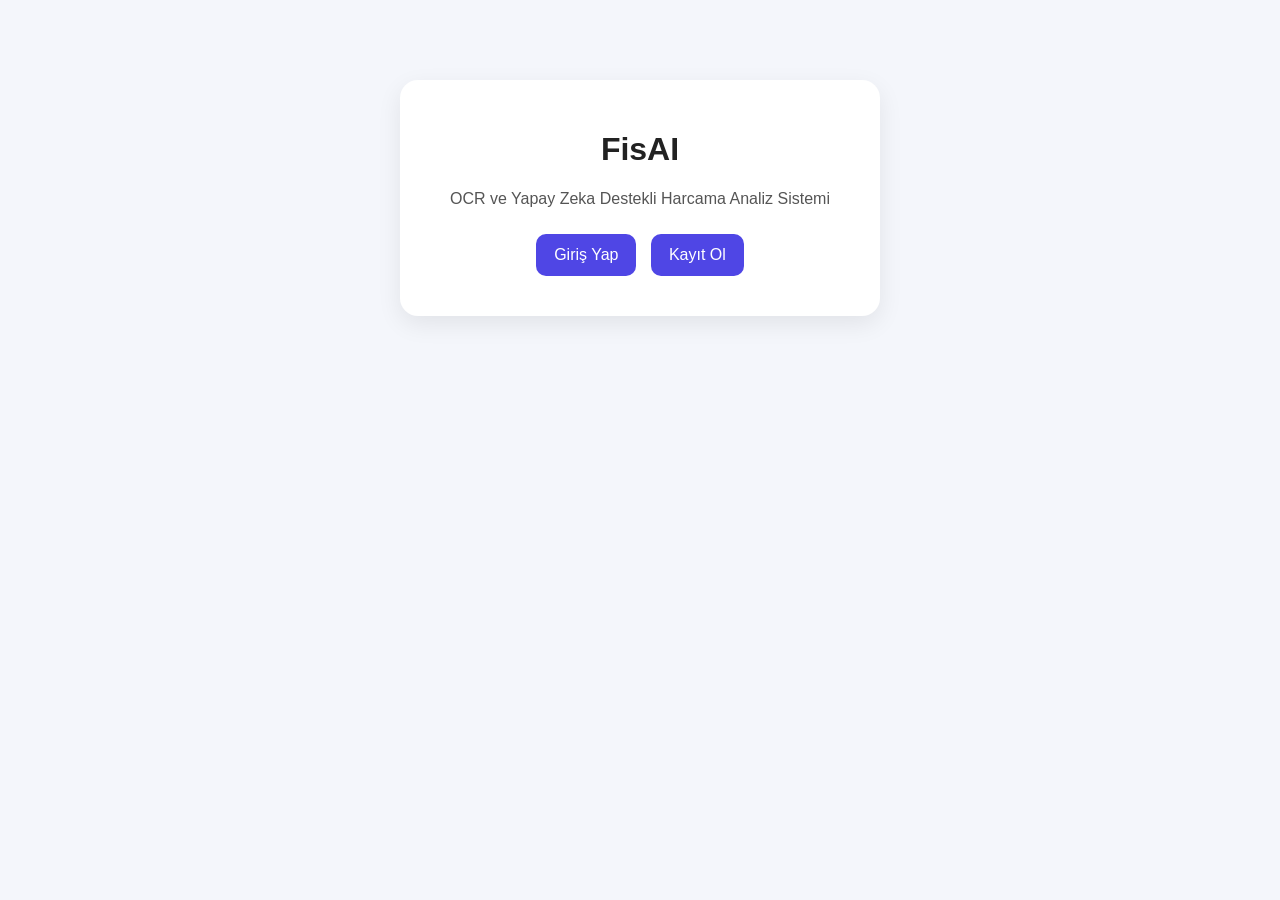
==== templates/index.html @ 5a95f830 "eklendi" ====
<!DOCTYPE html>
<html lang="tr">
<head>
    <meta charset="UTF-8">
    <title>FisAI</title>
    <link rel="stylesheet" href="/static/css/style.css">
</head>
<body>
    <div class="container">
        <h1>FisAI</h1>
        <p>OCR ve Yapay Zeka Destekli Harcama Analiz Sistemi</p>

        <a href="/login" class="btn">Giriş Yap</a>
        <a href="/register" class="btn">Kayıt Ol</a>
    </div>
</body>
</html>
---- static/css/style.css ----
body {
    font-family: Arial, sans-serif;
    background: #f4f6fb;
    margin: 0;
    padding: 0;
}

.container {
    width: 420px;
    margin: 80px auto;
    background: white;
    padding: 30px;
    border-radius: 18px;
    text-align: center;
    box-shadow: 0 8px 24px rgba(0,0,0,0.08);
}

h1, h2 {
    color: #222;
}

p {
    color: #555;
}

input {
    width: 90%;
    padding: 12px;
    margin: 10px 0;
    border: 1px solid #ddd;
    border-radius: 10px;
}

button, .btn {
    display: inline-block;
    background: #4f46e5;
    color: white;
    padding: 12px 18px;
    margin: 10px 5px;
    border: none;
    border-radius: 10px;
    text-decoration: none;
    cursor: pointer;
}

button:hover, .btn:hover {
    background: #3730a3;
}

.success {
    color: green;
    font-weight: bold;
    margin-bottom: 15px;
}

pre {
    text-align: left;
    background: #f1f1f1;
    padding: 15px;
    border-radius: 10px;
    white-space: pre-wrap;
    font-size: 13px;
}
.analysis-box {
    background: #eef2ff;
    padding: 15px;
    border-radius: 12px;
    margin: 20px 0;
    text-align: left;
}
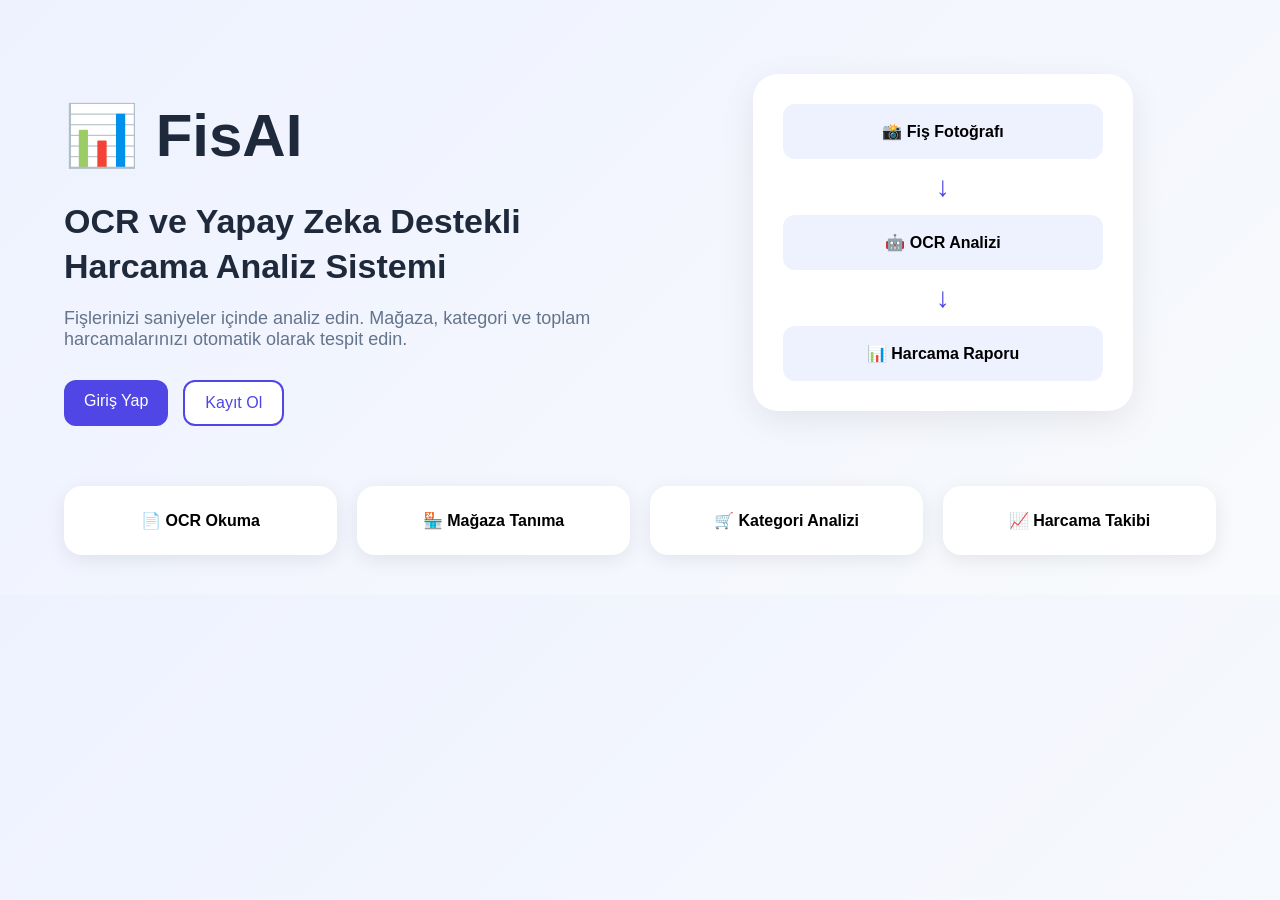
==== commit 1110e61e: "güncellendi" ====
--- a/templates/index.html
+++ b/templates/index.html
@@ -2,16 +2,93 @@
 <html lang="tr">
 <head>
     <meta charset="UTF-8">
-    <title>FisAI</title>
+    <meta name="viewport" content="width=device-width, initial-scale=1.0">
+    <title>FisAI - Akıllı Fiş Analizi</title>
+
     <link rel="stylesheet" href="/static/css/style.css">
 </head>
 <body>
-    <div class="container">
-        <h1>FisAI</h1>
-        <p>OCR ve Yapay Zeka Destekli Harcama Analiz Sistemi</p>
 
-        <a href="/login" class="btn">Giriş Yap</a>
-        <a href="/register" class="btn">Kayıt Ol</a>
+<div class="hero-container">
+
+    <div class="hero-left">
+
+        <h1>📊 FisAI</h1>
+
+        <h2>
+            OCR ve Yapay Zeka Destekli
+            Harcama Analiz Sistemi
+        </h2>
+
+        <p>
+            Fişlerinizi saniyeler içinde analiz edin.
+            Mağaza, kategori ve toplam harcamalarınızı
+            otomatik olarak tespit edin.
+        </p>
+
+        <div class="hero-buttons">
+
+            <a href="/login" class="btn">
+                Giriş Yap
+            </a>
+
+            <a href="/register" class="btn secondary-btn">
+                Kayıt Ol
+            </a>
+
+        </div>
+
     </div>
+
+    <div class="hero-right">
+
+        <div class="phone-card">
+
+            <div class="phone-step">
+                📸 Fiş Fotoğrafı
+            </div>
+
+            <div class="arrow">
+                ↓
+            </div>
+
+            <div class="phone-step">
+                🤖 OCR Analizi
+            </div>
+
+            <div class="arrow">
+                ↓
+            </div>
+
+            <div class="phone-step">
+                📊 Harcama Raporu
+            </div>
+
+        </div>
+
+    </div>
+
+</div>
+
+<div class="features">
+
+    <div class="feature-card">
+        📄 OCR Okuma
+    </div>
+
+    <div class="feature-card">
+        🏪 Mağaza Tanıma
+    </div>
+
+    <div class="feature-card">
+        🛒 Kategori Analizi
+    </div>
+
+    <div class="feature-card">
+        📈 Harcama Takibi
+    </div>
+
+</div>
+
 </body>
 </html>
--- a/static/css/style.css
+++ b/static/css/style.css
@@ -1,70 +1,535 @@
-body {
-    font-family: Arial, sans-serif;
-    background: #f4f6fb;
-    margin: 0;
-    padding: 0;
-}
-
-.container {
-    width: 420px;
-    margin: 80px auto;
-    background: white;
-    padding: 30px;
-    border-radius: 18px;
-    text-align: center;
-    box-shadow: 0 8px 24px rgba(0,0,0,0.08);
-}
-
-h1, h2 {
-    color: #222;
-}
-
-p {
-    color: #555;
-}
-
-input {
-    width: 90%;
-    padding: 12px;
-    margin: 10px 0;
-    border: 1px solid #ddd;
-    border-radius: 10px;
-}
-
-button, .btn {
-    display: inline-block;
-    background: #4f46e5;
-    color: white;
-    padding: 12px 18px;
-    margin: 10px 5px;
-    border: none;
-    border-radius: 10px;
-    text-decoration: none;
-    cursor: pointer;
-}
-
-button:hover, .btn:hover {
-    background: #3730a3;
-}
-
-.success {
-    color: green;
-    font-weight: bold;
-    margin-bottom: 15px;
-}
-
-pre {
-    text-align: left;
-    background: #f1f1f1;
-    padding: 15px;
-    border-radius: 10px;
-    white-space: pre-wrap;
-    font-size: 13px;
-}
-.analysis-box {
-    background: #eef2ff;
-    padding: 15px;
-    border-radius: 12px;
-    margin: 20px 0;
-    text-align: left;
-}+body{
+    font-family:Arial,sans-serif;
+    background:linear-gradient(135deg,#eef2ff,#f8fafc);
+    margin:0;
+    padding:0;
+}
+
+/* Genel Container */
+
+.container{
+    width:90%;
+    max-width:1300px;
+    margin:40px auto;
+    background:white;
+    padding:35px;
+    border-radius:25px;
+    box-shadow:0 10px 30px rgba(0,0,0,0.08);
+}
+
+.dashboard-container{
+    width:90%;
+    max-width:1400px;
+    margin:40px auto;
+}
+
+h1,h2,h3{
+    color:#1e293b;
+}
+
+p{
+    color:#64748b;
+}
+
+/* Butonlar */
+
+.btn,
+button{
+    background:#4f46e5;
+    color:white;
+    border:none;
+    padding:12px 20px;
+    border-radius:12px;
+    text-decoration:none;
+    cursor:pointer;
+    transition:.3s;
+}
+
+.btn:hover,
+button:hover{
+    background:#3730a3;
+}
+
+.logout-btn{
+    background:#ef4444;
+}
+
+.logout-btn:hover{
+    background:#dc2626;
+}
+
+/* Input */
+
+input{
+    width:100%;
+    padding:12px;
+    border:1px solid #ddd;
+    border-radius:10px;
+    margin-top:10px;
+}
+
+/* Dashboard Kartları */
+
+.stats-container{
+    display:grid;
+    grid-template-columns:repeat(5,1fr);
+    gap:20px;
+    margin-top:30px;
+}
+
+.stat-card{
+    background:white;
+    border-radius:18px;
+    padding:25px;
+    text-align:center;
+    box-shadow:0 5px 20px rgba(0,0,0,0.08);
+    transition:.3s;
+}
+
+.stat-card:hover{
+    transform:translateY(-5px);
+}
+
+.stat-card h3{
+    margin-bottom:15px;
+}
+
+.stat-card p{
+    font-size:34px;
+    font-weight:bold;
+    color:#4f46e5;
+}
+
+/* Grafik + Özet */
+
+.dashboard-grid{
+    display:grid;
+    grid-template-columns:2fr 1fr;
+    gap:25px;
+    margin-top:30px;
+}
+
+.chart-box{
+    background:white;
+    border-radius:20px;
+    padding:30px;
+    box-shadow:0 5px 20px rgba(0,0,0,0.08);
+}
+
+.chart-wrapper{
+    width:350px;
+    margin:auto;
+}
+
+.summary-box{
+    background:white;
+    border-radius:20px;
+    padding:30px;
+    box-shadow:0 5px 20px rgba(0,0,0,0.08);
+}
+
+.summary-item{
+    display:flex;
+    justify-content:space-between;
+    padding:15px 0;
+    border-bottom:1px solid #eee;
+}
+
+/* Geçmiş Fişler */
+
+.receipt-list{
+    display:flex;
+    flex-direction:column;
+    gap:20px;
+}
+
+.receipt-card{
+    background:white;
+    border-left:6px solid #4f46e5;
+    border-radius:18px;
+    padding:25px;
+    box-shadow:0 5px 20px rgba(0,0,0,0.08);
+}
+
+.receipt-header{
+    display:flex;
+    justify-content:space-between;
+    margin-bottom:15px;
+}
+
+.receipt-header h3{
+    margin:0;
+    color:#4f46e5;
+}
+
+.receipt-header span{
+    color:#94a3b8;
+}
+
+/* OCR Sonuç */
+
+pre{
+    background:#f8fafc;
+    border-radius:15px;
+    padding:20px;
+    text-align:left;
+    overflow:auto;
+    white-space:pre-wrap;
+}
+
+.analysis-box{
+    background:#eef2ff;
+    border-radius:15px;
+    padding:20px;
+    margin:20px 0;
+    text-align:left;
+}
+
+/* Alt Butonlar */
+
+.action-buttons{
+    margin-top:30px;
+    text-align:center;
+}
+
+/* Mobil */
+
+@media(max-width:1200px){
+
+    .stats-container{
+        grid-template-columns:repeat(2,1fr);
+    }
+
+    .dashboard-grid{
+        grid-template-columns:1fr;
+    }
+
+    .chart-wrapper{
+        width:280px;
+    }
+}
+
+@media(max-width:768px){
+
+    .stats-container{
+        grid-template-columns:1fr;
+    }
+
+    .container,
+    .dashboard-container{
+        width:95%;
+    }
+}
+
+/* =========================
+UPLOAD SAYFASI
+========================= */
+
+.upload-page{
+    width:90%;
+    max-width:1200px;
+    margin:40px auto;
+}
+
+.hero-box{
+    background:white;
+    border-radius:24px;
+    padding:50px;
+    text-align:center;
+    box-shadow:0 10px 30px rgba(0,0,0,0.08);
+}
+
+.hero-box h1{
+    font-size:42px;
+    margin-bottom:15px;
+}
+
+.hero-text{
+    font-size:18px;
+    color:#666;
+    margin-bottom:35px;
+}
+
+.upload-area{
+    border:2px dashed #4f46e5;
+    border-radius:20px;
+    padding:40px;
+    background:#f8faff;
+}
+
+.upload-icon{
+    font-size:60px;
+    margin-bottom:15px;
+}
+
+.upload-area input{
+    margin-top:20px;
+}
+
+.upload-btn{
+    margin-top:25px;
+    font-size:18px;
+    padding:14px 30px;
+}
+
+.feature-list{
+    display:grid;
+    grid-template-columns:repeat(4,1fr);
+    gap:20px;
+    margin-top:40px;
+}
+
+.feature-card{
+    background:#f5f7ff;
+    padding:20px;
+    border-radius:15px;
+    font-weight:600;
+}
+
+.result-box{
+    margin-top:30px;
+    background:white;
+    border-radius:24px;
+    padding:35px;
+    box-shadow:0 10px 30px rgba(0,0,0,0.08);
+}
+
+.analysis-grid{
+    display:grid;
+    grid-template-columns:repeat(4,1fr);
+    gap:20px;
+    margin-top:20px;
+}
+
+.analysis-card{
+    background:#f5f7ff;
+    padding:20px;
+    border-radius:15px;
+    text-align:center;
+}
+
+.analysis-card span{
+    display:block;
+    color:#777;
+    margin-bottom:10px;
+}
+
+.analysis-card strong{
+    font-size:20px;
+    color:#4f46e5;
+}
+
+.upload-hero{
+    background:white;
+    border:2px dashed #6366f1;
+    border-radius:24px;
+    padding:40px;
+    text-align:center;
+    margin-bottom:35px;
+    box-shadow:0 10px 30px rgba(0,0,0,0.06);
+}
+
+.upload-hero-icon{
+    font-size:60px;
+    margin-bottom:15px;
+}
+
+.upload-hero h2{
+    margin-bottom:10px;
+}
+
+.upload-hero p{
+    color:#64748b;
+    margin-bottom:25px;
+}
+
+.file-input{
+    width:70%;
+    max-width:500px;
+    padding:12px;
+    border:1px solid #ddd;
+    border-radius:12px;
+}
+
+.hero-container{
+    width:90%;
+    max-width:1200px;
+    margin:60px auto;
+    display:flex;
+    align-items:center;
+    justify-content:space-between;
+    gap:60px;
+}
+
+.hero-left{
+    flex:1;
+}
+
+.hero-left h1{
+    font-size:60px;
+    margin-bottom:10px;
+}
+
+.hero-left h2{
+    font-size:34px;
+    line-height:1.3;
+    margin-bottom:20px;
+}
+
+.hero-left p{
+    font-size:18px;
+    color:#64748b;
+    margin-bottom:30px;
+}
+
+.hero-buttons{
+    display:flex;
+    gap:15px;
+}
+
+.secondary-btn{
+    background:white;
+    color:#4f46e5;
+    border:2px solid #4f46e5;
+}
+
+.secondary-btn:hover{
+    background:#eef2ff;
+}
+
+.hero-right{
+    flex:1;
+    display:flex;
+    justify-content:center;
+}
+
+.phone-card{
+    width:320px;
+    background:white;
+    padding:30px;
+    border-radius:25px;
+    box-shadow:0 10px 35px rgba(0,0,0,.08);
+}
+
+.phone-step{
+    background:#eef2ff;
+    padding:18px;
+    border-radius:12px;
+    text-align:center;
+    font-weight:600;
+}
+
+.arrow{
+    text-align:center;
+    font-size:28px;
+    margin:12px 0;
+    color:#4f46e5;
+}
+
+.features{
+    width:90%;
+    max-width:1200px;
+    margin:40px auto;
+    display:grid;
+    grid-template-columns:repeat(4,1fr);
+    gap:20px;
+}
+
+.feature-card{
+    background:white;
+    padding:25px;
+    border-radius:18px;
+    text-align:center;
+    font-weight:600;
+    box-shadow:0 5px 20px rgba(0,0,0,.08);
+}
+
+@media(max-width:900px){
+
+    .hero-container{
+        flex-direction:column;
+        text-align:center;
+    }
+
+    .features{
+        grid-template-columns:1fr 1fr;
+    }
+
+    .hero-left h1{
+        font-size:42px;
+    }
+
+    .hero-left h2{
+        font-size:26px;
+    }
+}
+
+.auth-page{
+    min-height:100vh;
+    display:flex;
+    justify-content:center;
+    align-items:center;
+}
+
+.auth-container{
+    width:420px;
+    background:white;
+    padding:40px;
+    border-radius:24px;
+    box-shadow:0 15px 40px rgba(0,0,0,.08);
+}
+
+.auth-icon{
+    font-size:50px;
+    text-align:center;
+    margin-bottom:10px;
+}
+
+.auth-title{
+    text-align:center;
+    margin-bottom:10px;
+}
+
+.auth-subtitle{
+    text-align:center;
+    color:#64748b;
+    margin-bottom:25px;
+}
+
+.auth-container input{
+    width:100%;
+    padding:15px;
+    margin-bottom:15px;
+    border:1px solid #e5e7eb;
+    border-radius:12px;
+    box-sizing:border-box;
+}
+
+.auth-btn{
+    width:100%;
+    padding:15px;
+    background:#4f46e5;
+    color:white;
+    border:none;
+    border-radius:12px;
+    font-size:16px;
+    font-weight:600;
+    cursor:pointer;
+}
+
+.auth-btn:hover{
+    background:#3730a3;
+}
+
+.auth-footer{
+    text-align:center;
+    margin-top:20px;
+    color:#64748b;
+}
+
+.auth-footer a{
+    color:#4f46e5;
+    font-weight:600;
+    text-decoration:none;
+}
+
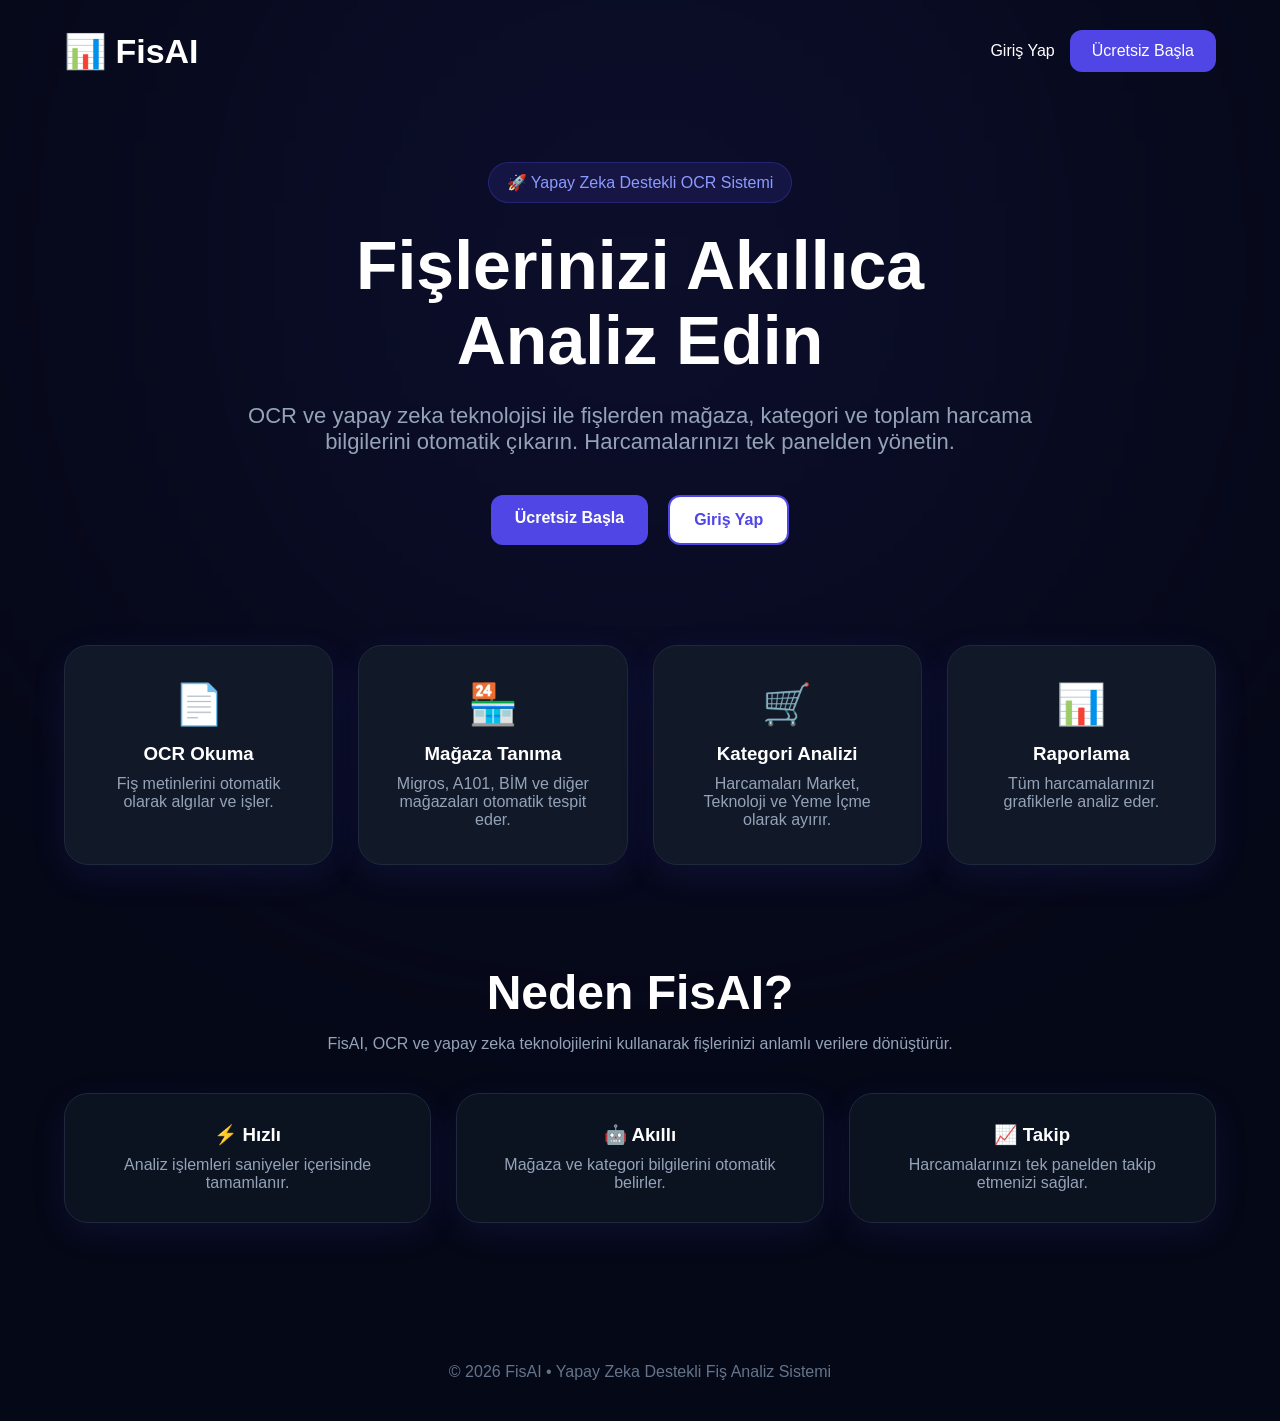
==== commit 6c977ba3: "güncellendi" ====
--- a/templates/index.html
+++ b/templates/index.html
@@ -3,92 +3,146 @@
 <head>
     <meta charset="UTF-8">
     <meta name="viewport" content="width=device-width, initial-scale=1.0">
-    <title>FisAI - Akıllı Fiş Analizi</title>
+    <title>FisAI - Yapay Zeka Destekli Fiş Analizi</title>
 
     <link rel="stylesheet" href="/static/css/style.css">
 </head>
 <body>
 
-<div class="hero-container">
+<nav class="navbar">
 
-    <div class="hero-left">
+    <div class="logo">
+        📊 FisAI
+    </div>
 
-        <h1>📊 FisAI</h1>
+    <div class="nav-buttons">
 
-        <h2>
-            OCR ve Yapay Zeka Destekli
-            Harcama Analiz Sistemi
-        </h2>
+        <a href="/login" class="nav-login">
+            Giriş Yap
+        </a>
 
+        <a href="/register" class="nav-register">
+            Ücretsiz Başla
+        </a>
+
+    </div>
+
+</nav>
+
+<section class="hero">
+
+    <div class="hero-badge">
+        🚀 Yapay Zeka Destekli OCR Sistemi
+    </div>
+
+    <h1>
+        Fişlerinizi Akıllıca<br>
+        Analiz Edin
+    </h1>
+
+    <p>
+        OCR ve yapay zeka teknolojisi ile fişlerden mağaza,
+        kategori ve toplam harcama bilgilerini otomatik çıkarın.
+        Harcamalarınızı tek panelden yönetin.
+    </p>
+
+    <div class="hero-buttons">
+
+        <a href="/register" class="primary-btn">
+            Ücretsiz Başla
+        </a>
+
+        <a href="/login" class="secondary-btn-dark">
+            Giriş Yap
+        </a>
+
+    </div>
+
+</section>
+
+<section class="features">
+
+    <div class="feature-card">
+        <div class="feature-icon">📄</div>
+        <h3>OCR Okuma</h3>
         <p>
-            Fişlerinizi saniyeler içinde analiz edin.
-            Mağaza, kategori ve toplam harcamalarınızı
-            otomatik olarak tespit edin.
+            Fiş metinlerini otomatik olarak algılar
+            ve işler.
         </p>
+    </div>
 
-        <div class="hero-buttons">
+    <div class="feature-card">
+        <div class="feature-icon">🏪</div>
+        <h3>Mağaza Tanıma</h3>
+        <p>
+            Migros, A101, BİM ve diğer mağazaları
+            otomatik tespit eder.
+        </p>
+    </div>
 
-            <a href="/login" class="btn">
-                Giriş Yap
-            </a>
+    <div class="feature-card">
+        <div class="feature-icon">🛒</div>
+        <h3>Kategori Analizi</h3>
+        <p>
+            Harcamaları Market, Teknoloji ve
+            Yeme İçme olarak ayırır.
+        </p>
+    </div>
 
-            <a href="/register" class="btn secondary-btn">
-                Kayıt Ol
-            </a>
+    <div class="feature-card">
+        <div class="feature-icon">📊</div>
+        <h3>Raporlama</h3>
+        <p>
+            Tüm harcamalarınızı grafiklerle
+            analiz eder.
+        </p>
+    </div>
 
+</section>
+
+<section class="why-us">
+
+    <h2>Neden FisAI?</h2>
+
+    <p class="why-text">
+        FisAI, OCR ve yapay zeka teknolojilerini kullanarak
+        fişlerinizi anlamlı verilere dönüştürür.
+    </p>
+
+    <div class="why-grid">
+
+        <div class="why-card">
+            <h3>⚡ Hızlı</h3>
+            <p>
+                Analiz işlemleri saniyeler içerisinde tamamlanır.
+            </p>
+        </div>
+
+        <div class="why-card">
+            <h3>🤖 Akıllı</h3>
+            <p>
+                Mağaza ve kategori bilgilerini otomatik belirler.
+            </p>
+        </div>
+
+        <div class="why-card">
+            <h3>📈 Takip</h3>
+            <p>
+                Harcamalarınızı tek panelden takip etmenizi sağlar.
+            </p>
         </div>
 
     </div>
 
-    <div class="hero-right">
+</section>
 
-        <div class="phone-card">
+<footer class="footer">
 
-            <div class="phone-step">
-                📸 Fiş Fotoğrafı
-            </div>
+    <p>
+        © 2026 FisAI • Yapay Zeka Destekli Fiş Analiz Sistemi
+    </p>
 
-            <div class="arrow">
-                ↓
-            </div>
-
-            <div class="phone-step">
-                🤖 OCR Analizi
-            </div>
-
-            <div class="arrow">
-                ↓
-            </div>
-
-            <div class="phone-step">
-                📊 Harcama Raporu
-            </div>
-
-        </div>
-
-    </div>
-
-</div>
-
-<div class="features">
-
-    <div class="feature-card">
-        📄 OCR Okuma
-    </div>
-
-    <div class="feature-card">
-        🏪 Mağaza Tanıma
-    </div>
-
-    <div class="feature-card">
-        🛒 Kategori Analizi
-    </div>
-
-    <div class="feature-card">
-        📈 Harcama Takibi
-    </div>
-
-</div>
+</footer>
 
 </body>
 </html>
--- a/static/css/style.css
+++ b/static/css/style.css
@@ -1,21 +1,403 @@
+
+*{
+    margin:0;
+    padding:0;
+    box-sizing:border-box;
+}
+
 body{
     font-family:Arial,sans-serif;
-    background:linear-gradient(135deg,#eef2ff,#f8fafc);
-    margin:0;
-    padding:0;
-}
-
-/* Genel Container */
-
-.container{
+    background:#050816;
+    color:white;
+}
+
+/* =========================
+BUTTONS
+========================= */
+
+.btn,
+.primary-btn{
+    background:#4f46e5;
+    color:white;
+    padding:14px 24px;
+    border:none;
+    border-radius:12px;
+    text-decoration:none;
+    cursor:pointer;
+    font-weight:600;
+    transition:.3s;
+}
+
+.btn:hover,
+.primary-btn:hover{
+    background:#3730a3;
+}
+
+.secondary-btn-dark{
+    background:white;
+    color:#4f46e5;
+    border:2px solid #4f46e5;
+    padding:14px 24px;
+    border-radius:12px;
+    text-decoration:none;
+    font-weight:600;
+}
+
+.secondary-btn-dark:hover{
+    background:#eef2ff;
+}
+
+.logout-btn{
+    background:#ef4444;
+}
+
+.logout-btn:hover{
+    background:#dc2626;
+}
+
+/* =========================
+LANDING PAGE
+========================= */
+
+.home-page{
+    background:#050816;
+    color:white;
+}
+
+.navbar{
     width:90%;
-    max-width:1300px;
-    margin:40px auto;
-    background:white;
+    max-width:1400px;
+    margin:auto;
+    padding:30px 0;
+    display:flex;
+    justify-content:space-between;
+    align-items:center;
+}
+
+.logo{
+    font-size:34px;
+    font-weight:700;
+    color:white;
+}
+
+.nav-menu{
+    display:flex;
+    gap:30px;
+}
+.nav-menu a{
+    color:#94a3b8;
+}
+
+.nav-login{
+    color:white;
+}
+
+.nav-menu a{
+    color:#94a3b8;
+    text-decoration:none;
+}
+
+.nav-menu a:hover{
+    color:white;
+}
+
+.nav-buttons{
+    display:flex;
+    align-items:center;
+    gap:15px;
+}
+
+.nav-login{
+    color:white;
+    text-decoration:none;
+}
+
+.nav-register{
+    background:#4f46e5;
+    color:white;
+    text-decoration:none;
+    padding:12px 22px;
+    border-radius:12px;
+}
+
+.hero{
+    max-width:1200px;
+    margin:60px auto;
+    text-align:center;
+    position:relative;
+}
+
+.hero::before{
+    content:'';
+    position:absolute;
+    width:700px;
+    height:700px;
+    background:#4f46e5;
+    filter:blur(260px);
+    opacity:.18;
+    left:50%;
+    top:-250px;
+    transform:translateX(-50%);
+    z-index:-1;
+}
+
+.hero-badge{
+    display:inline-block;
+    background:rgba(79,70,229,.15);
+    color:#8b9cff;
+    border:1px solid rgba(79,70,229,.3);
+    padding:10px 18px;
+    border-radius:999px;
+    margin-bottom:25px;
+}
+
+.hero h1{
+    font-size:68px;
+    line-height:1.1;
+    margin-bottom:25px;
+    color:white;
+}
+
+.hero p{
+    max-width:800px;
+    margin:auto;
+    color:#94a3b8;
+    font-size:22px;
+}
+
+.hero-buttons{
+    display:flex;
+    justify-content:center;
+    gap:20px;
+    margin-top:40px;
+}
+
+/* =========================
+FEATURES
+========================= */
+
+.features{
+    width:90%;
+    max-width:1400px;
+    margin:100px auto;
+    display:grid;
+    grid-template-columns:repeat(4,1fr);
+    gap:25px;
+}
+
+.feature-card{
+    background:#111827;
+    border:1px solid #1e293b;
     padding:35px;
-    border-radius:25px;
-    box-shadow:0 10px 30px rgba(0,0,0,0.08);
-}
+    border-radius:24px;
+    text-align:center;
+    transition:.3s;
+    box-shadow:0 10px 35px rgba(79,70,229,.12);
+}
+
+.feature-icon{
+    font-size:40px;
+    margin-bottom:15px;
+}
+
+.feature-card h3{
+    color:white;
+    margin-bottom:10px;
+}
+
+.feature-card p{
+    color:#94a3b8;
+}
+
+/* =========================
+WHY US
+========================= */
+
+.why-us{
+    width:90%;
+    max-width:1200px;
+    margin:100px auto;
+    text-align:center;
+}
+
+.why-us h2{
+    font-size:48px;
+    color:white;
+    margin-bottom:15px;
+}
+
+.why-text{
+    color:#94a3b8;
+    margin-bottom:40px;
+}
+
+.why-grid{
+    display:grid;
+    grid-template-columns:repeat(3,1fr);
+    gap:25px;
+}
+
+.why-card{
+    background:#0b1220;
+    border:1px solid #1e293b;
+    padding:30px;
+    border-radius:24px;
+    box-shadow:0 10px 35px rgba(79,70,229,.12);
+    transition:.3s;
+}
+
+.why-card h3{
+    color:white;
+    margin-bottom:10px;
+}
+
+.why-card p{
+    color:#94a3b8;
+}
+
+.footer{
+    text-align:center;
+    padding:40px;
+    color:#64748b;
+}
+
+/* =========================
+LOGIN & REGISTER
+========================= */
+
+.split-auth{
+    min-height:100vh;
+    display:grid;
+    grid-template-columns:1fr 1fr;
+}
+
+.auth-left{
+    background:linear-gradient(
+        135deg,
+        #0f172a 0%,
+        #1e1b4b 45%,
+        #312e81 100%
+    );
+    position:relative;
+    overflow:hidden;
+    padding:80px;
+}
+
+.auth-left::before{
+    content:'';
+    position:absolute;
+    width:500px;
+    height:500px;
+    border-radius:50%;
+    background:#4f46e5;
+    filter:blur(120px);
+    opacity:.25;
+    top:-150px;
+    right:-150px;
+}
+
+.auth-left::after{
+    content:'';
+    position:absolute;
+    width:400px;
+    height:400px;
+    border-radius:50%;
+    background:#6366f1;
+    filter:blur(120px);
+    opacity:.18;
+    bottom:-150px;
+    left:-150px;
+}
+
+.brand-box{
+    max-width:500px;
+    margin:auto;
+}
+
+.brand-box h1{
+    color:white;
+    margin-bottom:20px;
+    font-size:72px;
+    font-weight:800;
+}
+
+.brand-box h2{
+    color:white;
+    line-height:1.2;
+    margin-bottom:20px;
+    font-size:42px;
+    line-height:1.1;
+    font-weight:700;
+}
+
+.brand-box p{
+    color:#e0e7ff;
+    font-size:18px;
+    line-height:1.7;
+}
+
+.auth-right{
+    background:#050816;
+    display:flex;
+    justify-content:center;
+    align-items:center;
+}
+
+.login-card{
+    width:500px;
+    background:#111827;
+    border:1px solid #1e293b;
+    border-radius:30px;
+    padding:50px;
+    box-shadow:0 20px 50px rgba(0,0,0,.4);
+}
+
+.login-card h2{
+    color:white;
+    font-size:34px;
+    margin-bottom:10px;
+}
+
+.login-card p{
+    color:#94a3b8;
+    margin-bottom:30px;
+}
+
+.login-card input{
+    width:100%;
+    padding:18px;
+    background:#0f172a;
+    border:1px solid #334155;
+    border-radius:14px;
+    color:white;
+    margin-bottom:18px;
+}
+
+.auth-btn{
+    width:100%;
+    padding:18px;
+    border-radius:14px;
+    background:#4f46e5;
+    color:white;
+    font-weight:700;
+    border:none;
+}
+
+.auth-footer{
+    text-align:center;
+    margin-top:20px;
+    color:#64748b;
+}
+
+.auth-footer a{
+    color:#4f46e5;
+    text-decoration:none;
+    font-weight:600;
+}
+
+/* =========================
+DASHBOARD
+========================= */
 
 .dashboard-container{
     width:90%;
@@ -23,81 +405,82 @@
     margin:40px auto;
 }
 
-h1,h2,h3{
-    color:#1e293b;
-}
-
-p{
-    color:#64748b;
-}
-
-/* Butonlar */
-
-.btn,
-button{
-    background:#4f46e5;
-    color:white;
-    border:none;
-    padding:12px 20px;
+.dashboard-container h1{
+    color:#ffffff;
+    margin-bottom:25px;
+}
+
+/* Upload Hero */
+
+.upload-hero{
+    background:#182235;
+    border:1px solid #2b3850;
+    border-radius:24px;
+    padding:45px;
+    text-align:center;
+    margin-bottom:35px;
+    box-shadow:0 10px 40px rgba(0,0,0,.25);
+}
+
+.upload-hero-icon{
+    font-size:60px;
+    margin-bottom:15px;
+}
+
+.upload-hero h2{
+    color:white;
+    margin-bottom:10px;
+}
+
+.upload-hero p{
+    color:#b8c1d1;
+    margin-bottom:25px;
+}
+
+.file-input{
+    width:100%;
+    max-width:540px;
+    padding:14px;
+    background:#111827;
+    border:1px solid #374151;
     border-radius:12px;
-    text-decoration:none;
-    cursor:pointer;
-    transition:.3s;
-}
-
-.btn:hover,
-button:hover{
-    background:#3730a3;
-}
-
-.logout-btn{
-    background:#ef4444;
-}
-
-.logout-btn:hover{
-    background:#dc2626;
-}
-
-/* Input */
-
-input{
-    width:100%;
-    padding:12px;
-    border:1px solid #ddd;
-    border-radius:10px;
-    margin-top:10px;
-}
-
-/* Dashboard Kartları */
+    color:white;
+    margin-bottom:15px;
+}
+
+/* Stats */
 
 .stats-container{
     display:grid;
     grid-template-columns:repeat(5,1fr);
     gap:20px;
-    margin-top:30px;
+    margin-bottom:35px;
 }
 
 .stat-card{
-    background:white;
-    border-radius:18px;
-    padding:25px;
-    text-align:center;
-    box-shadow:0 5px 20px rgba(0,0,0,0.08);
+    background:#182235;
+    border:1px solid #2b3850;
+    border-radius:20px;
+    padding:28px;
+    text-align:center;
     transition:.3s;
 }
 
 .stat-card:hover{
-    transform:translateY(-5px);
+    transform:translateY(-4px);
+    background:#22304b;
 }
 
 .stat-card h3{
-    margin-bottom:15px;
+    color:#cbd5e1;
+    font-size:17px;
+    margin-bottom:12px;
 }
 
 .stat-card p{
-    font-size:34px;
-    font-weight:bold;
-    color:#4f46e5;
+    color:#6366f1;
+    font-size:36px;
+    font-weight:700;
 }
 
 /* Grafik + Özet */
@@ -106,36 +489,80 @@
     display:grid;
     grid-template-columns:2fr 1fr;
     gap:25px;
-    margin-top:30px;
 }
 
 .chart-box{
-    background:white;
-    border-radius:20px;
+    background:#182235;
+    border:1px solid #2b3850;
+    border-radius:24px;
     padding:30px;
-    box-shadow:0 5px 20px rgba(0,0,0,0.08);
+    box-shadow:
+    0 0 0 1px rgba(99,102,241,.08),
+    0 10px 40px rgba(99,102,241,.08);
+}
+
+.summary-box{
+    background:#182235;
+    border:1px solid #2b3850;
+    border-radius:24px;
+    padding:30px;
+}
+
+.chart-box h3,
+.summary-box h3{
+    color:white;
+    margin-bottom:20px;
 }
 
 .chart-wrapper{
-    width:350px;
+    width:380px;
     margin:auto;
-}
-
-.summary-box{
-    background:white;
-    border-radius:20px;
-    padding:30px;
-    box-shadow:0 5px 20px rgba(0,0,0,0.08);
 }
 
 .summary-item{
     display:flex;
     justify-content:space-between;
     padding:15px 0;
-    border-bottom:1px solid #eee;
-}
-
-/* Geçmiş Fişler */
+    border-bottom:1px solid #2b3850;
+}
+
+.summary-item:last-child{
+    border-bottom:none;
+}
+
+.summary-item span{
+    color:#94a3b8;
+}
+
+.summary-item strong{
+    color:white;
+}
+
+/* Buttons */
+
+.action-buttons{
+    text-align:center;
+    margin-top:35px;
+}
+
+.action-buttons .btn{
+    margin:0 8px;
+}
+
+/* =========================
+RECEIPTS
+========================= */
+
+.container{
+    width:90%;
+    max-width:1200px;
+    margin:40px auto;
+}
+
+.container h2{
+    color:white;
+    margin-bottom:25px;
+}
 
 .receipt-list{
     display:flex;
@@ -145,20 +572,20 @@
 
 .receipt-card{
     background:white;
+    border-radius:20px;
+    padding:25px;
     border-left:6px solid #4f46e5;
-    border-radius:18px;
-    padding:25px;
-    box-shadow:0 5px 20px rgba(0,0,0,0.08);
+    box-shadow:0 10px 30px rgba(0,0,0,.08);
 }
 
 .receipt-header{
     display:flex;
     justify-content:space-between;
+    align-items:center;
     margin-bottom:15px;
 }
 
 .receipt-header h3{
-    margin:0;
     color:#4f46e5;
 }
 
@@ -166,132 +593,21 @@
     color:#94a3b8;
 }
 
-/* OCR Sonuç */
-
-pre{
-    background:#f8fafc;
-    border-radius:15px;
-    padding:20px;
-    text-align:left;
-    overflow:auto;
-    white-space:pre-wrap;
-}
-
-.analysis-box{
-    background:#eef2ff;
-    border-radius:15px;
-    padding:20px;
-    margin:20px 0;
-    text-align:left;
-}
-
-/* Alt Butonlar */
-
-.action-buttons{
+.receipt-card p{
+    margin:8px 0;
+    color:#1e293b;
+}
+
+/* =========================
+OCR RESULT
+========================= */
+
+.result-box{
+    background:white;
+    padding:30px;
+    border-radius:24px;
     margin-top:30px;
-    text-align:center;
-}
-
-/* Mobil */
-
-@media(max-width:1200px){
-
-    .stats-container{
-        grid-template-columns:repeat(2,1fr);
-    }
-
-    .dashboard-grid{
-        grid-template-columns:1fr;
-    }
-
-    .chart-wrapper{
-        width:280px;
-    }
-}
-
-@media(max-width:768px){
-
-    .stats-container{
-        grid-template-columns:1fr;
-    }
-
-    .container,
-    .dashboard-container{
-        width:95%;
-    }
-}
-
-/* =========================
-UPLOAD SAYFASI
-========================= */
-
-.upload-page{
-    width:90%;
-    max-width:1200px;
-    margin:40px auto;
-}
-
-.hero-box{
-    background:white;
-    border-radius:24px;
-    padding:50px;
-    text-align:center;
-    box-shadow:0 10px 30px rgba(0,0,0,0.08);
-}
-
-.hero-box h1{
-    font-size:42px;
-    margin-bottom:15px;
-}
-
-.hero-text{
-    font-size:18px;
-    color:#666;
-    margin-bottom:35px;
-}
-
-.upload-area{
-    border:2px dashed #4f46e5;
-    border-radius:20px;
-    padding:40px;
-    background:#f8faff;
-}
-
-.upload-icon{
-    font-size:60px;
-    margin-bottom:15px;
-}
-
-.upload-area input{
-    margin-top:20px;
-}
-
-.upload-btn{
-    margin-top:25px;
-    font-size:18px;
-    padding:14px 30px;
-}
-
-.feature-list{
-    display:grid;
-    grid-template-columns:repeat(4,1fr);
-    gap:20px;
-    margin-top:40px;
-}
-
-.feature-card{
-    background:#f5f7ff;
-    padding:20px;
-    border-radius:15px;
-    font-weight:600;
-}
-
-.result-box{
-    margin-top:30px;
-    background:white;
-    border-radius:24px;
-    padding:35px;
-    box-shadow:0 10px 30px rgba(0,0,0,0.08);
+    box-shadow:0 10px 30px rgba(0,0,0,.08);
 }
 
 .analysis-grid{
@@ -302,234 +618,107 @@
 }
 
 .analysis-card{
-    background:#f5f7ff;
+    background:#f8fafc;
+    border-radius:18px;
     padding:20px;
-    border-radius:15px;
     text-align:center;
 }
 
 .analysis-card span{
     display:block;
-    color:#777;
+    color:#64748b;
     margin-bottom:10px;
 }
 
 .analysis-card strong{
+    color:#4f46e5;
     font-size:20px;
-    color:#4f46e5;
-}
-
-.upload-hero{
-    background:white;
-    border:2px dashed #6366f1;
-    border-radius:24px;
-    padding:40px;
-    text-align:center;
-    margin-bottom:35px;
-    box-shadow:0 10px 30px rgba(0,0,0,0.06);
-}
-
-.upload-hero-icon{
-    font-size:60px;
-    margin-bottom:15px;
-}
-
-.upload-hero h2{
-    margin-bottom:10px;
-}
-
-.upload-hero p{
-    color:#64748b;
-    margin-bottom:25px;
-}
-
-.file-input{
-    width:70%;
-    max-width:500px;
-    padding:12px;
-    border:1px solid #ddd;
-    border-radius:12px;
-}
-
-.hero-container{
-    width:90%;
-    max-width:1200px;
-    margin:60px auto;
-    display:flex;
-    align-items:center;
-    justify-content:space-between;
-    gap:60px;
-}
-
-.hero-left{
-    flex:1;
-}
-
-.hero-left h1{
-    font-size:60px;
-    margin-bottom:10px;
-}
-
-.hero-left h2{
-    font-size:34px;
-    line-height:1.3;
-    margin-bottom:20px;
-}
-
-.hero-left p{
-    font-size:18px;
-    color:#64748b;
-    margin-bottom:30px;
-}
-
-.hero-buttons{
-    display:flex;
-    gap:15px;
-}
-
-.secondary-btn{
-    background:white;
-    color:#4f46e5;
-    border:2px solid #4f46e5;
-}
-
-.secondary-btn:hover{
-    background:#eef2ff;
-}
-
-.hero-right{
-    flex:1;
-    display:flex;
-    justify-content:center;
-}
-
-.phone-card{
-    width:320px;
-    background:white;
-    padding:30px;
-    border-radius:25px;
-    box-shadow:0 10px 35px rgba(0,0,0,.08);
-}
-
-.phone-step{
-    background:#eef2ff;
-    padding:18px;
-    border-radius:12px;
-    text-align:center;
-    font-weight:600;
-}
-
-.arrow{
-    text-align:center;
-    font-size:28px;
-    margin:12px 0;
-    color:#4f46e5;
-}
-
-.features{
-    width:90%;
-    max-width:1200px;
-    margin:40px auto;
-    display:grid;
-    grid-template-columns:repeat(4,1fr);
-    gap:20px;
-}
-
-.feature-card{
-    background:white;
-    padding:25px;
-    border-radius:18px;
-    text-align:center;
-    font-weight:600;
-    box-shadow:0 5px 20px rgba(0,0,0,.08);
+}
+
+/* =========================
+RESPONSIVE
+========================= */
+
+@media(max-width:1200px){
+
+    .stats-container{
+        grid-template-columns:repeat(2,1fr);
+    }
+
+    .dashboard-grid{
+        grid-template-columns:1fr;
+    }
+
+    .analysis-grid{
+        grid-template-columns:repeat(2,1fr);
+    }
 }
 
 @media(max-width:900px){
 
-    .hero-container{
-        flex-direction:column;
-        text-align:center;
+    .split-auth{
+        grid-template-columns:1fr;
+    }
+
+    .auth-left{
+        display:none;
+    }
+
+    .login-card{
+        width:90%;
     }
 
     .features{
         grid-template-columns:1fr 1fr;
     }
 
-    .hero-left h1{
+    .why-grid{
+        grid-template-columns:1fr;
+    }
+
+    .hero h1{
+        font-size:52px;
+    }
+
+    .hero p{
+        font-size:18px;
+    }
+}
+
+@media(max-width:768px){
+
+    .navbar{
+        flex-direction:column;
+        gap:20px;
+    }
+
+    .nav-menu{
+        flex-wrap:wrap;
+        justify-content:center;
+    }
+
+    .hero-buttons{
+        flex-direction:column;
+        align-items:center;
+    }
+
+    .features{
+        grid-template-columns:1fr;
+    }
+
+    .stats-container{
+        grid-template-columns:1fr;
+    }
+
+    .analysis-grid{
+        grid-template-columns:1fr;
+    }
+
+    .chart-wrapper{
+        width:240px;
+    }
+
+    .hero h1{
         font-size:42px;
     }
-
-    .hero-left h2{
-        font-size:26px;
-    }
-}
-
-.auth-page{
-    min-height:100vh;
-    display:flex;
-    justify-content:center;
-    align-items:center;
-}
-
-.auth-container{
-    width:420px;
-    background:white;
-    padding:40px;
-    border-radius:24px;
-    box-shadow:0 15px 40px rgba(0,0,0,.08);
-}
-
-.auth-icon{
-    font-size:50px;
-    text-align:center;
-    margin-bottom:10px;
-}
-
-.auth-title{
-    text-align:center;
-    margin-bottom:10px;
-}
-
-.auth-subtitle{
-    text-align:center;
-    color:#64748b;
-    margin-bottom:25px;
-}
-
-.auth-container input{
-    width:100%;
-    padding:15px;
-    margin-bottom:15px;
-    border:1px solid #e5e7eb;
-    border-radius:12px;
-    box-sizing:border-box;
-}
-
-.auth-btn{
-    width:100%;
-    padding:15px;
-    background:#4f46e5;
-    color:white;
-    border:none;
-    border-radius:12px;
-    font-size:16px;
-    font-weight:600;
-    cursor:pointer;
-}
-
-.auth-btn:hover{
-    background:#3730a3;
-}
-
-.auth-footer{
-    text-align:center;
-    margin-top:20px;
-    color:#64748b;
-}
-
-.auth-footer a{
-    color:#4f46e5;
-    font-weight:600;
-    text-decoration:none;
-}
-
+}
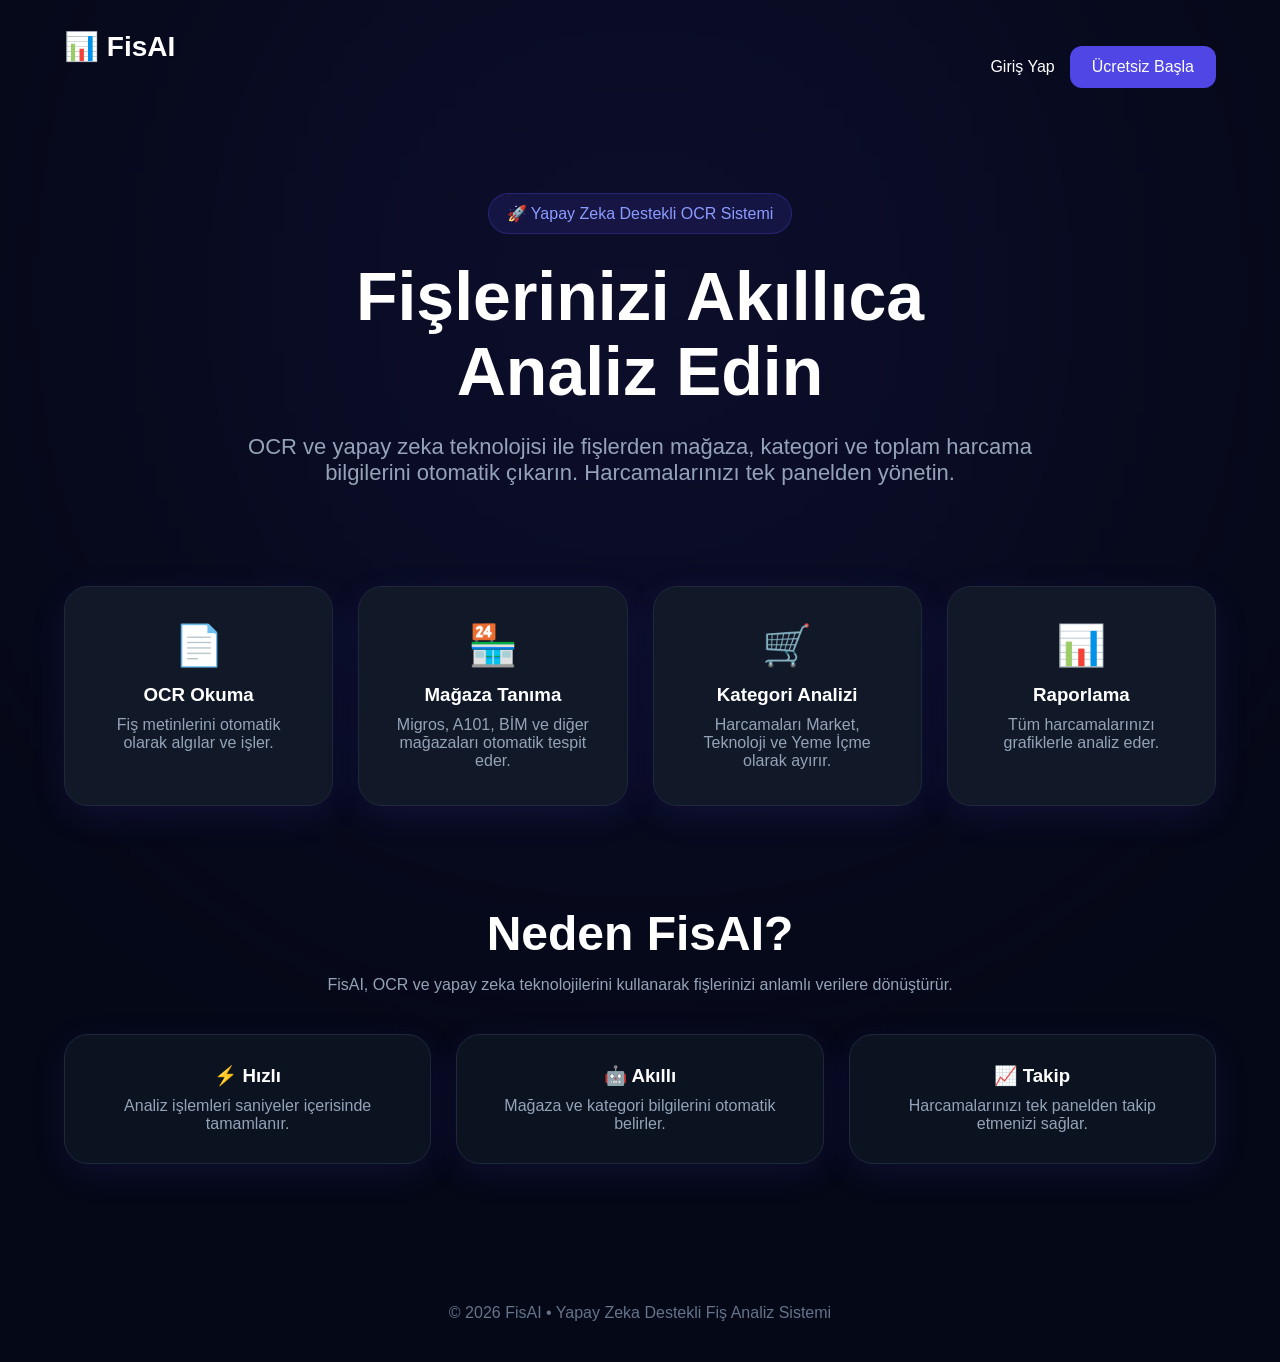
==== commit 3b32b738: "güncellendi" ====
--- a/templates/index.html
+++ b/templates/index.html
@@ -45,18 +45,6 @@
         kategori ve toplam harcama bilgilerini otomatik çıkarın.
         Harcamalarınızı tek panelden yönetin.
     </p>
-
-    <div class="hero-buttons">
-
-        <a href="/register" class="primary-btn">
-            Ücretsiz Başla
-        </a>
-
-        <a href="/login" class="secondary-btn-dark">
-            Giriş Yap
-        </a>
-
-    </div>
 
 </section>
 
--- a/static/css/style.css
+++ b/static/css/style.css
@@ -524,6 +524,8 @@
     justify-content:space-between;
     padding:15px 0;
     border-bottom:1px solid #2b3850;
+    background:#1e293b;
+    border:1px solid rgba(255,255,255,.05);
 }
 
 .summary-item:last-child{
@@ -571,11 +573,17 @@
 }
 
 .receipt-card{
-    background:white;
+    background:#17233a;
     border-radius:20px;
     padding:25px;
-    border-left:6px solid #4f46e5;
-    box-shadow:0 10px 30px rgba(0,0,0,.08);
+    border:1px solid rgba(79,70,229,.25);
+    box-shadow:0 10px 30px rgba(0,0,0,.25);
+    transition:.3s;
+}
+
+.receipt-card:hover{
+    transform:translateY(-3px);
+    border-color:#4f46e5;
 }
 
 .receipt-header{
@@ -586,7 +594,7 @@
 }
 
 .receipt-header h3{
-    color:#4f46e5;
+    color:#818cf8;
 }
 
 .receipt-header span{
@@ -595,7 +603,7 @@
 
 .receipt-card p{
     margin:8px 0;
-    color:#1e293b;
+    color:#cbd5e1;
 }
 
 /* =========================
@@ -721,4 +729,515 @@
     .hero h1{
         font-size:42px;
     }
-}+}
+
+.result-box{
+    background:#17233a;
+    border:1px solid rgba(79,70,229,.25);
+    border-radius:24px;
+    padding:30px;
+    margin-top:30px;
+    box-shadow:0 10px 30px rgba(0,0,0,.25);
+}
+
+.ocr-box{
+    margin-top:15px;
+    background:white;
+    color:#1e293b;
+    padding:20px;
+    border-radius:12px;
+    border:1px solid #dbe4ff;
+    white-space:pre-wrap;
+    max-height:400px;
+    overflow-y:auto;
+}
+
+.result-box h2,
+.result-box h3{
+    color:#c7b4e4;
+    margin-bottom:25px;
+}
+
+.result-box .summary-item{
+    background:#360a62;
+     border:1px solid rgba(255,255,255,.05);
+    padding:12px 15px;
+    border-radius:10px;
+    margin-bottom:10px;
+}
+
+.result-box .summary-item span{
+    color:white;
+}
+
+.result-box .summary-item strong{
+    color:#ffffff;
+    font-weight:700;
+}
+@media(max-width:768px){
+
+    .result-box{
+        padding:20px;
+    }
+
+    .summary-item{
+        padding:10px 14px;
+    }
+
+    .summary-item span,
+    .summary-item strong{
+        font-size:14px;
+    }
+}
+
+/* =========================
+TOPBAR
+========================= */
+
+.topbar{
+    display:flex;
+    justify-content:space-between;
+    align-items:center;
+    margin-bottom:30px;
+}
+
+.topbar .logo{
+    color:white;
+    font-size:40px;
+    font-weight:700;
+}
+
+.menu-btn{
+    width:52px;
+    height:52px;
+    border:none;
+    border-radius:14px;
+    background:#4f46e5;
+    color:white;
+    font-size:26px;
+    cursor:pointer;
+}
+
+.menu-btn:hover{
+    background:#4338ca;
+}
+
+/* =========================
+MOBILE MENU
+========================= */
+
+.mobile-menu{
+    position:fixed;
+    top:0;
+    right:-320px;
+    width:280px;
+    height:100vh;
+    background:#111827;
+    z-index:9999;
+    padding:25px;
+    transition:.35s;
+    border-left:1px solid #2b3850;
+    display:flex;
+    flex-direction:column;
+}
+
+.show-menu{
+    right:0;
+}
+
+.menu-header{
+    display:flex;
+    align-items:center;
+    gap:12px;
+    margin-bottom:30px;
+    padding-bottom:20px;
+    border-bottom:1px solid #2b3850;
+}
+
+.menu-avatar{
+    width:50px;
+    height:50px;
+    border-radius:50%;
+    background:#4f46e5;
+    display:flex;
+    align-items:center;
+    justify-content:center;
+    font-size:24px;
+}
+
+.menu-header h3{
+    color:white;
+    margin-bottom:3px;
+}
+
+.menu-header span{
+    color:#94a3b8;
+    font-size:14px;
+}
+
+.mobile-menu a{
+    text-decoration:none;
+    color:white;
+    background:#182235;
+    padding:15px;
+    border-radius:12px;
+    margin-bottom:12px;
+    transition:.3s;
+}
+
+.mobile-menu a:hover{
+    background:#22304b;
+}
+
+/* Mobil */
+
+@media(max-width:768px){
+
+    .topbar .logo{
+        font-size:28px;
+    }
+
+    .menu-btn{
+        width:45px;
+        height:45px;
+        font-size:22px;
+    }
+
+    .dashboard-container{
+        width:95%;
+    }
+
+    .stats-container{
+        grid-template-columns:repeat(2,1fr);
+    }
+}
+
+.upload-buttons{
+    display:flex;
+    justify-content:center;
+    gap:15px;
+    flex-wrap:wrap;
+    margin-bottom:15px;
+}
+
+.monthly-chart-box{
+    margin-top:30px;
+}
+
+.monthly-chart-wrapper{
+    height:280px;
+    margin-top:20px;
+}
+
+.layout{
+    display:flex;
+    min-height:100vh;
+}
+
+.sidebar{
+    width:250px;
+    background:#0f172a;
+    border-right:1px solid rgba(255,255,255,.08);
+    padding:30px 20px;
+    position:fixed;
+    left:0;
+    top:0;
+    bottom:0;
+}
+
+.logo{
+    color:white;
+    font-size:28px;
+    font-weight:700;
+    margin-bottom:40px;
+}
+
+.menu{
+    display:flex;
+    flex-direction:column;
+    gap:15px;
+}
+
+.menu a{
+    color:#cbd5e1;
+    text-decoration:none;
+    padding:14px;
+    border-radius:12px;
+    transition:.3s;
+}
+
+.menu a:hover{
+    background:#1e293b;
+    color:white;
+}
+
+.main-content{
+    margin-left:250px;
+    width:100%;
+}
+
+.error-message {
+    background: #ffe6e6;
+    color: #c0392b;
+    padding: 12px;
+    border-radius: 12px;
+    margin-bottom: 15px;
+    font-weight: 600;
+    text-align: center;
+}
+
+.error-message{
+    background:#ffe5e5;
+    color:#d60000;
+    padding:12px;
+    border-radius:10px;
+    margin-bottom:15px;
+    text-align:center;
+    font-weight:500;
+}
+
+.stats-grid{
+    display:grid;
+    grid-template-columns: repeat(5,1fr);
+    gap:20px;
+}
+
+
+/* PROFILE */
+
+.profile-card{
+    max-width:900px;
+    margin:40px auto;
+    background:#182235;
+    border:1px solid #2b3850;
+    border-radius:24px;
+    padding:50px;
+}
+
+.avatar{
+    width:110px;
+    height:110px;
+    border-radius:50%;
+    background:linear-gradient(135deg,#4f46e5,#7c3aed);
+    display:flex;
+    align-items:center;
+    justify-content:center;
+    color:white;
+    font-size:48px;
+    font-weight:700;
+    margin:0 auto 20px;
+}
+
+.profile-card h2{
+    text-align:center;
+    color:white;
+    font-size:52px;
+    margin-bottom:10px;
+}
+
+.mail{
+    text-align:center;
+    color:#94a3b8;
+    margin-bottom:40px;
+    font-size:24px;
+}
+
+.profile-card h3{
+    color:white;
+    margin:35px 0 15px;
+    font-size:22px;
+}
+
+.profile-card input{
+    width:100%;
+    padding:18px;
+    background:#0f172a;
+    border:1px solid #334155;
+    border-radius:14px;
+    color:white;
+    margin-bottom:18px;
+}
+
+/* DASHBOARD CLEAR BUTTON */
+
+.action-buttons{
+    display:flex;
+    justify-content:center;
+    margin-top:25px;
+    margin-bottom:20px;
+}
+
+.warning-btn{
+    background:#f59e0b !important;
+    color:white;
+    min-width:240px;
+}
+
+.warning-btn:hover{
+    background:#d97706 !important;
+}
+
+
+/* DASHBOARD HEADER */
+
+.dashboard-container > h1{
+    margin-bottom:15px;
+}
+
+.dashboard-container > h2{
+    font-size:42px;
+    color:white;
+    margin-bottom:8px;
+}
+
+.dashboard-container > p{
+    color:#94a3b8;
+    font-size:18px;
+    margin-bottom:35px;
+}
+
+/* UPLOAD HERO */
+
+.upload-hero form{
+    display:flex;
+    flex-direction:column;
+    align-items:center;
+}
+
+#selectedFile{
+    margin-top:14px;
+    margin-bottom:25px;
+    color:#94a3b8;
+    font-size:15px;
+    min-height:22px;
+}
+
+
+.filters{
+    display:flex;
+    gap:12px;
+    margin:20px 0;
+    flex-wrap:wrap;
+}
+
+.filters input,
+.filters select{
+    background:#18233f;
+    color:white;
+    border:1px solid #2c3d63;
+    padding:12px;
+    border-radius:10px;
+    min-width:200px;
+}
+
+.filters input:focus,
+.filters select:focus{
+    outline:none;
+    border-color:#6c63ff;
+}
+
+.search-result{
+    color:#aab0c5;
+    margin-bottom:20px;
+    font-size:15px;
+}
+
+/* ANALİZ ALANI */
+
+.analysis-grid-bottom{
+    display:grid;
+    grid-template-columns:1fr 1fr;
+    gap:25px;
+    margin-top:25px;
+}
+
+@media(max-width:1100px){
+    .analysis-grid-bottom{
+        grid-template-columns:1fr;
+    }
+}
+
+/* OCR KUTUSU */
+
+.fixed-box{
+    height:450px;
+    overflow-y:auto;
+
+    background:#ffffff;
+    color:#111827;
+
+    border:1px solid #dbe4ff;
+    border-radius:14px;
+
+    padding:20px;
+
+    white-space:pre-wrap;
+
+    font-family:Consolas, monospace;
+
+    box-shadow:
+    inset 0 0 0 1px rgba(0,0,0,.03),
+    0 10px 25px rgba(0,0,0,.08);
+}
+
+/* AI KUTUSU */
+
+.ai-box{
+    height:450px;
+    overflow-y:auto;
+
+    background:#111c3d;
+    color:#e2e8f0;
+
+    border:1px solid rgba(139,92,246,.35);
+
+    border-radius:16px;
+
+    padding:28px;
+
+    line-height:1.9;
+
+    white-space:pre-wrap;
+}
+
+/* AI İÇ BAŞLIKLARI */
+
+.ai-section-title{
+    color:#a855f7;
+
+    font-size:22px;
+    font-weight:700;
+
+    margin-top:25px;
+    margin-bottom:15px;
+}
+
+/* PUAN KARTI */
+
+.score{
+    margin-top:30px;
+
+    background:rgba(168,85,247,.12);
+
+    border:1px solid rgba(168,85,247,.35);
+
+    border-radius:16px;
+
+    padding:20px;
+
+    text-align:center;
+
+    color:#c084fc;
+
+    font-size:32px;
+    font-weight:700;
+}
+
+.ai-title{
+    display:block;
+    color:#b07cff;
+    font-size:22px;
+    font-weight:700;
+    margin-top:20px;
+    margin-bottom:10px;
+}
